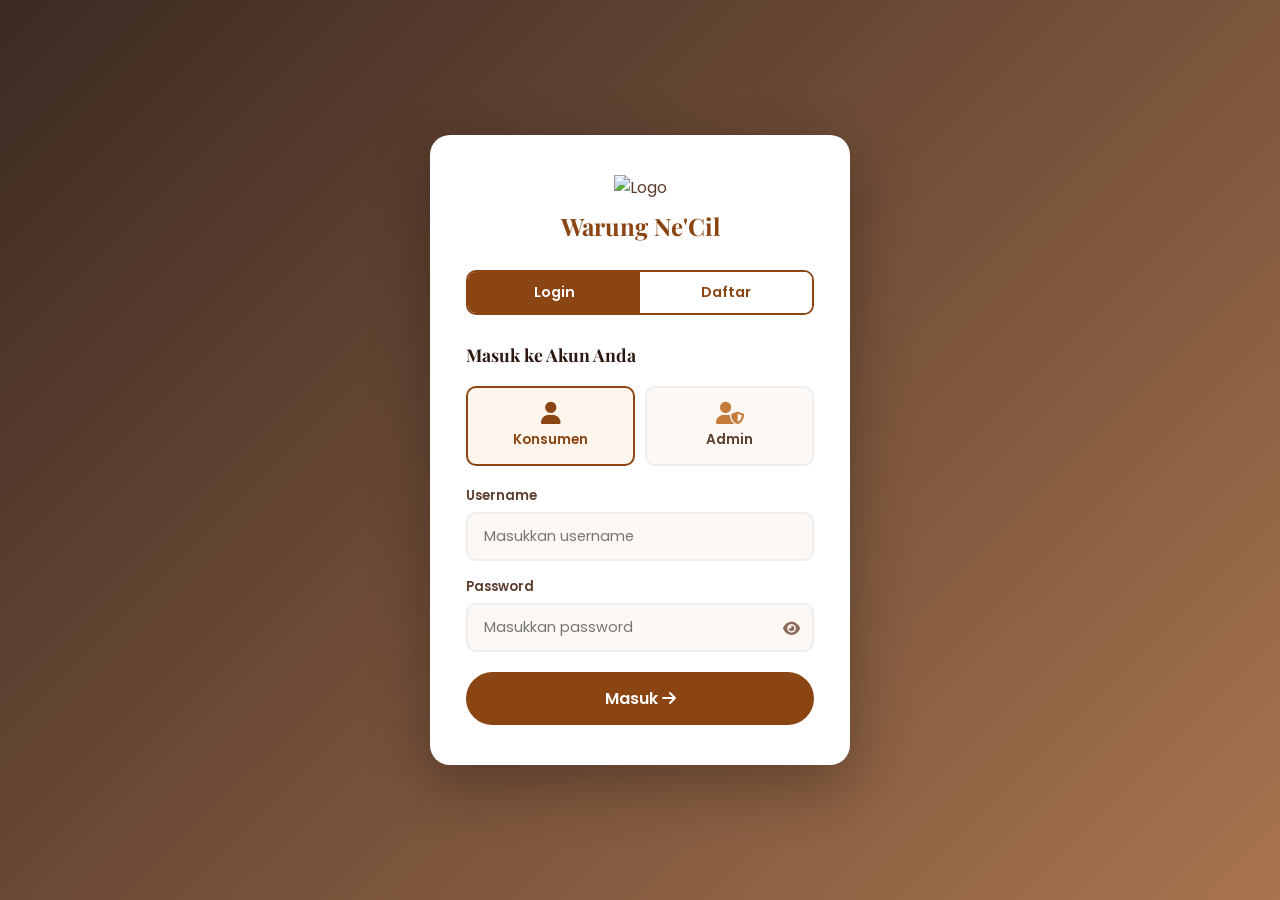
==== CoffeeShop/admin.html @ 1e9f97e2 "Add files via upload" ====
<!DOCTYPE html>
<html lang="id">
<head>
  <meta charset="UTF-8" />
  <meta name="viewport" content="width=device-width, initial-scale=1.0" />
  <title>Admin Panel – Warung Ne'Cil</title>
  <link rel="stylesheet" href="assets/css/style.css" />
  <link href="https://fonts.googleapis.com/css2?family=Playfair+Display:wght@600;700&family=Poppins:wght@300;400;500;600&display=swap" rel="stylesheet" />
  <link rel="stylesheet" href="https://cdnjs.cloudflare.com/ajax/libs/font-awesome/6.5.0/css/all.min.css" />
  <style>
    body { background: var(--bg); min-height: 100vh; }

    /* TOPBAR */
    .admin-topbar {
      background: var(--primary); color: white;
      padding: 14px 32px; display: flex; align-items: center; justify-content: space-between;
      position: sticky; top: 0; z-index: 100; box-shadow: 0 2px 12px rgba(0,0,0,0.15);
    }
    .admin-topbar-brand { display: flex; align-items: center; gap: 12px; }
    .admin-topbar-brand img { height: 40px; }
    .admin-topbar-brand span { font-family: 'Playfair Display', serif; font-size: 1.2rem; }
    .admin-topbar-right { display: flex; align-items: center; gap: 16px; }
    .admin-user-info { display: flex; align-items: center; gap: 8px; font-size: 0.9rem; opacity: 0.9; }
    .topbar-logout {
      background: rgba(255,255,255,0.2); border: none; color: white;
      padding: 8px 16px; border-radius: 50px; cursor: pointer;
      font-family: 'Poppins', sans-serif; font-size: 0.85rem; font-weight: 600;
      display: flex; align-items: center; gap: 6px; transition: var(--transition);
    }
    .topbar-logout:hover { background: rgba(255,255,255,0.35); }

    /* LAYOUT */
    .admin-layout { display: grid; grid-template-columns: 260px 1fr; min-height: calc(100vh - 68px); }

    /* SIDEBAR */
    .admin-sidebar {
      background: var(--dark); color: white; padding: 24px 0;
      position: sticky; top: 68px; height: calc(100vh - 68px); overflow-y: auto;
    }
    .sidebar-section { padding: 0 16px; margin-bottom: 8px; }
    .sidebar-label { font-size: 0.7rem; letter-spacing: 2px; text-transform: uppercase; color: rgba(255,255,255,0.4); padding: 8px 12px 4px; }
    .sidebar-item {
      display: flex; align-items: center; gap: 12px;
      padding: 12px 16px; border-radius: var(--radius-sm); cursor: pointer;
      font-size: 0.9rem; color: rgba(255,255,255,0.75); transition: var(--transition);
      border: none; background: none; width: 100%; text-align: left; font-family: 'Poppins', sans-serif;
    }
    .sidebar-item:hover { background: rgba(255,255,255,0.08); color: white; }
    .sidebar-item.active { background: var(--primary); color: white; }
    .sidebar-item i { width: 18px; text-align: center; }

    /* MAIN CONTENT */
    .admin-main { padding: 32px; overflow-y: auto; }

    /* STATS CARDS */
    .stats-grid { display: grid; grid-template-columns: repeat(4, 1fr); gap: 20px; margin-bottom: 32px; }
    .stat-card {
      background: white; border-radius: var(--radius); padding: 24px;
      box-shadow: var(--shadow); display: flex; align-items: center; gap: 16px;
    }
    .stat-icon {
      width: 52px; height: 52px; border-radius: var(--radius-sm);
      display: flex; align-items: center; justify-content: center; font-size: 1.4rem;
    }
    .stat-icon.brown { background: #fff5ec; color: var(--primary); }
    .stat-icon.green { background: #e8f5e9; color: #2e7d32; }
    .stat-icon.blue { background: #e3f2fd; color: #1565c0; }
    .stat-icon.orange { background: #fff3e0; color: #e65100; }
    .stat-info span { font-size: 0.8rem; color: var(--text-light); display: block; margin-bottom: 4px; }
    .stat-info strong { font-size: 1.6rem; font-family: 'Playfair Display', serif; color: var(--dark); }

    /* PANEL SECTIONS */
    .panel-section { display: none; }
    .panel-section.active { display: block; }

    /* CARD */
    .content-card {
      background: white; border-radius: var(--radius); box-shadow: var(--shadow); overflow: hidden;
    }
    .content-card-header {
      padding: 20px 24px; border-bottom: 1px solid #eee;
      display: flex; align-items: center; justify-content: space-between;
    }
    .content-card-header h3 { font-size: 1.1rem; color: var(--dark); display: flex; align-items: center; gap: 10px; }
    .content-card-body { padding: 24px; }

    /* FORM GRID */
    .form-grid { display: grid; grid-template-columns: 1fr 1fr; gap: 16px; }
    .form-grid .full { grid-column: 1 / -1; }
    .field { margin-bottom: 0; }
    .field label { display: block; font-size: 0.82rem; font-weight: 600; color: var(--text); margin-bottom: 6px; }
    .field input, .field select, .field textarea {
      width: 100%; padding: 11px 14px; border: 2px solid #eee; border-radius: var(--radius-sm);
      font-family: 'Poppins', sans-serif; font-size: 0.9rem; color: var(--dark);
      background: var(--bg); transition: var(--transition);
    }
    .field input:focus, .field select:focus, .field textarea:focus { outline: none; border-color: var(--primary); background: white; }
    .form-actions { display: flex; gap: 10px; margin-top: 20px; }

    /* MENU TABLE */
    .menu-toolbar {
      padding: 16px 24px; border-bottom: 1px solid #eee;
      display: flex; align-items: center; gap: 12px; flex-wrap: wrap;
    }
    .menu-cat-tabs { display: flex; gap: 8px; }
    .cat-tab {
      padding: 8px 18px; border-radius: 50px; border: 2px solid #eee;
      background: transparent; cursor: pointer; font-size: 0.85rem; font-weight: 600;
      font-family: 'Poppins', sans-serif; color: var(--text-light); transition: var(--transition);
    }
    .cat-tab.active, .cat-tab:hover { background: var(--primary); border-color: var(--primary); color: white; }
    .search-input-wrap { position: relative; flex: 1; min-width: 200px; }
    .search-input-wrap i { position: absolute; left: 12px; top: 50%; transform: translateY(-50%); color: var(--text-light); }
    .search-input-wrap input {
      width: 100%; padding: 10px 14px 10px 36px; border: 2px solid #eee; border-radius: var(--radius-sm);
      font-family: 'Poppins', sans-serif; font-size: 0.88rem; background: var(--bg);
    }
    .search-input-wrap input:focus { outline: none; border-color: var(--primary); background: white; }
    .filter-select {
      padding: 10px 14px; border: 2px solid #eee; border-radius: var(--radius-sm);
      font-family: 'Poppins', sans-serif; font-size: 0.88rem; background: var(--bg); cursor: pointer;
    }
    .filter-select:focus { outline: none; border-color: var(--primary); }

    .menu-table { width: 100%; border-collapse: collapse; }
    .menu-table th {
      text-align: left; padding: 12px 16px; font-size: 0.78rem; font-weight: 600;
      letter-spacing: 1px; text-transform: uppercase; color: var(--text-light);
      background: var(--bg); border-bottom: 2px solid #eee;
    }
    .menu-table td { padding: 14px 16px; border-bottom: 1px solid #f5f5f5; vertical-align: middle; }
    .menu-table tr:last-child td { border-bottom: none; }
    .menu-table tr:hover td { background: #fafafa; }
    .table-img { width: 48px; height: 48px; border-radius: 8px; object-fit: cover; }
    .table-name { font-weight: 600; font-size: 0.9rem; color: var(--dark); }
    .table-desc { font-size: 0.78rem; color: var(--text-light); margin-top: 2px; max-width: 220px; white-space: nowrap; overflow: hidden; text-overflow: ellipsis; }
    .cat-badge {
      display: inline-flex; align-items: center; gap: 4px;
      padding: 4px 10px; border-radius: 20px; font-size: 0.75rem; font-weight: 600;
    }
    .cat-badge.minuman { background: #e3f2fd; color: #1565c0; }
    .cat-badge.makanan { background: #fff3e0; color: #e65100; }
    .price-text { font-weight: 700; color: var(--primary); font-size: 0.9rem; }
    .badge-pill {
      display: inline-block; padding: 3px 8px; border-radius: 20px;
      font-size: 0.7rem; font-weight: 600; background: var(--primary); color: white;
    }
    .action-btns { display: flex; gap: 6px; }
    .btn-edit, .btn-delete {
      width: 32px; height: 32px; border-radius: 6px; border: none; cursor: pointer;
      display: flex; align-items: center; justify-content: center; font-size: 0.85rem;
      transition: var(--transition);
    }
    .btn-edit { background: #e3f2fd; color: #1565c0; }
    .btn-edit:hover { background: #1565c0; color: white; }
    .btn-delete { background: #fdecea; color: #c62828; }
    .btn-delete:hover { background: #c62828; color: white; }

    /* ADD BUTTON */
    .btn-add {
      display: inline-flex; align-items: center; gap: 8px;
      padding: 10px 20px; background: var(--primary); color: white;
      border: none; border-radius: var(--radius-sm); cursor: pointer;
      font-family: 'Poppins', sans-serif; font-size: 0.88rem; font-weight: 600;
      transition: var(--transition);
    }
    .btn-add:hover { background: var(--primary-dark); }

    /* MODAL FORM */
    .modal-overlay {
      position: fixed; inset: 0; background: rgba(0,0,0,0.5);
      z-index: 500; opacity: 0; pointer-events: none; transition: var(--transition);
    }
    .modal-overlay.active { opacity: 1; pointer-events: all; }
    .modal-box {
      position: fixed; top: 50%; left: 50%; transform: translate(-50%, -60%);
      width: 90%; max-width: 560px; background: white; border-radius: var(--radius);
      z-index: 501; opacity: 0; pointer-events: none;
      transition: var(--transition); box-shadow: 0 20px 60px rgba(0,0,0,0.25);
      max-height: 90vh; overflow-y: auto;
    }
    .modal-box.open { opacity: 1; pointer-events: all; transform: translate(-50%, -50%); }
    .modal-header {
      padding: 20px 24px; border-bottom: 1px solid #eee;
      display: flex; justify-content: space-between; align-items: center;
      position: sticky; top: 0; background: white; z-index: 1;
    }
    .modal-header h3 { font-size: 1.1rem; color: var(--dark); }
    .modal-close { background: none; border: none; font-size: 1.2rem; cursor: pointer; color: var(--text-light); transition: var(--transition); }
    .modal-close:hover { color: var(--primary); }
    .modal-body { padding: 24px; }

    /* USERS TABLE */
    .user-role-badge {
      display: inline-flex; align-items: center; gap: 4px;
      padding: 4px 10px; border-radius: 20px; font-size: 0.75rem; font-weight: 600;
    }
    .user-role-badge.admin { background: #fce4ec; color: #c62828; }
    .user-role-badge.konsumen { background: #e8f5e9; color: #2e7d32; }

    /* EMPTY STATE */
    .empty-state { text-align: center; padding: 60px 20px; color: var(--text-light); }
    .empty-state i { font-size: 3rem; opacity: 0.3; display: block; margin-bottom: 12px; }

    /* TOAST */
    .toast {
      position: fixed; bottom: 32px; left: 50%; transform: translateX(-50%) translateY(100px);
      background: var(--dark); color: white; padding: 14px 28px; border-radius: 50px;
      font-size: 0.9rem; z-index: 9999; transition: var(--transition); opacity: 0;
      display: flex; align-items: center; gap: 10px;
    }
    .toast.show { transform: translateX(-50%) translateY(0); opacity: 1; }

    /* CONFIRM DIALOG */
    .confirm-overlay {
      position: fixed; inset: 0; background: rgba(0,0,0,0.5);
      z-index: 600; opacity: 0; pointer-events: none; transition: var(--transition);
    }
    .confirm-overlay.active { opacity: 1; pointer-events: all; }
    .confirm-box {
      position: fixed; top: 50%; left: 50%; transform: translate(-50%, -60%);
      width: 90%; max-width: 360px; background: white; border-radius: var(--radius);
      z-index: 601; opacity: 0; pointer-events: none;
      transition: var(--transition); box-shadow: 0 20px 60px rgba(0,0,0,0.25);
      padding: 32px 28px; text-align: center;
    }
    .confirm-box.open { opacity: 1; pointer-events: all; transform: translate(-50%, -50%); }
    .confirm-box i { font-size: 2.5rem; color: #e53935; margin-bottom: 16px; display: block; }
    .confirm-box h4 { font-size: 1.1rem; color: var(--dark); margin-bottom: 8px; }
    .confirm-box p { font-size: 0.88rem; color: var(--text-light); margin-bottom: 24px; }
    .confirm-btns { display: flex; gap: 10px; justify-content: center; }
    .btn-cancel-confirm {
      padding: 10px 24px; border: 2px solid #eee; border-radius: 50px;
      background: none; cursor: pointer; font-family: 'Poppins', sans-serif; font-weight: 600;
      transition: var(--transition);
    }
    .btn-cancel-confirm:hover { border-color: #aaa; }
    .btn-confirm-delete {
      padding: 10px 24px; background: #e53935; color: white; border: none; border-radius: 50px;
      cursor: pointer; font-family: 'Poppins', sans-serif; font-weight: 600; transition: var(--transition);
    }
    .btn-confirm-delete:hover { background: #c62828; }

    @media (max-width: 900px) {
      .admin-layout { grid-template-columns: 1fr; }
      .admin-sidebar { position: static; height: auto; display: flex; flex-wrap: wrap; padding: 12px; gap: 4px; }
      .sidebar-label { display: none; }
      .stats-grid { grid-template-columns: 1fr 1fr; }
    }
    @media (max-width: 600px) {
      .stats-grid { grid-template-columns: 1fr; }
      .form-grid { grid-template-columns: 1fr; }
      .admin-main { padding: 16px; }
    }
  </style>
</head>
<body>

  <!-- TOPBAR -->
  <div class="admin-topbar">
    <div class="admin-topbar-brand">
      <img src="assets/img/Logo2.png" alt="Logo">
      <span>Admin Panel</span>
    </div>
    <div class="admin-topbar-right">
      <div style="position:relative" id="adminUserWrap">
        <div class="admin-user-info" onclick="toggleAdminDropdown()" id="adminUserInfo" style="cursor:pointer;padding:6px 12px;border-radius:50px;transition:var(--transition)">
          <i class="fas fa-user-shield"></i>
          <span id="adminUserName">Admin</span>
          <i class="fas fa-chevron-down" style="font-size:0.7rem;opacity:0.7;margin-left:4px"></i>
        </div>
        <div class="user-dropdown" id="adminDropdown">
          <div class="dropdown-info">
            <span>Login sebagai</span>
            <strong id="adminDropdownName"></strong>
          </div>
          <button class="dropdown-item" onclick="openAcctModal(); closeAdminDropdown()">
            <i class="fas fa-user-cog"></i> Pengaturan Akun
          </button>
          <div class="dropdown-divider"></div>
          <button class="dropdown-item danger" onclick="logout()">
            <i class="fas fa-sign-out-alt"></i> Logout
          </button>
        </div>
      </div>
    </div>
  </div>

  <div class="admin-layout">
    <!-- SIDEBAR -->
    <aside class="admin-sidebar">
      <div class="sidebar-section">
        <div class="sidebar-label">Menu</div>
        <button class="sidebar-item active" onclick="showSection('dashboard', this)">
          <i class="fas fa-chart-pie"></i> Dashboard
        </button>
        <button class="sidebar-item" onclick="showSection('menu', this)">
          <i class="fas fa-utensils"></i> Kelola Menu
        </button>
        <button class="sidebar-item" onclick="showSection('users', this)">
          <i class="fas fa-users"></i> Data Pengguna
        </button>
      </div>
    </aside>

    <!-- MAIN -->
    <main class="admin-main">

      <!-- DASHBOARD -->
      <div class="panel-section active" id="section-dashboard">
        <div class="stats-grid">
          <div class="stat-card">
            <div class="stat-icon brown"><i class="fas fa-utensils"></i></div>
            <div class="stat-info"><span>Total Menu</span><strong id="statTotal">0</strong></div>
          </div>
          <div class="stat-card">
            <div class="stat-icon blue"><i class="fas fa-mug-hot"></i></div>
            <div class="stat-info"><span>Minuman</span><strong id="statMinuman">0</strong></div>
          </div>
          <div class="stat-card">
            <div class="stat-icon orange"><i class="fas fa-cookie-bite"></i></div>
            <div class="stat-info"><span>Makanan</span><strong id="statMakanan">0</strong></div>
          </div>
          <div class="stat-card">
            <div class="stat-icon green"><i class="fas fa-users"></i></div>
            <div class="stat-info"><span>Pengguna</span><strong id="statUsers">0</strong></div>
          </div>
        </div>

        <div class="content-card">
          <div class="content-card-header">
            <h3><i class="fas fa-list"></i> Menu Terbaru</h3>
          </div>
          <div class="content-card-body" style="padding:0">
            <table class="menu-table" id="dashRecentTable"></table>
          </div>
        </div>
      </div>

      <!-- KELOLA MENU -->
      <div class="panel-section" id="section-menu">
        <div class="content-card">
          <div class="content-card-header">
            <h3><i class="fas fa-utensils"></i> Daftar Menu (<span id="menuCountBadge">0</span>)</h3>
            <button class="btn-add" onclick="openMenuModal()">
              <i class="fas fa-plus"></i> Tambah Menu
            </button>
          </div>
          <div class="menu-toolbar">
            <div class="menu-cat-tabs">
              <button class="cat-tab active" id="tabAll">Semua</button>
              <button class="cat-tab" id="tabMinuman">☕ Minuman</button>
              <button class="cat-tab" id="tabMakanan">🍟 Makanan</button>
            </div>
            <div class="search-input-wrap">
              <i class="fas fa-search"></i>
              <input type="text" id="menuSearch" placeholder="Cari nama menu..." oninput="renderMenuTable()" />
            </div>
          </div>
          <div style="overflow-x:auto">
            <table class="menu-table" id="menuTable">
              <thead>
                <tr>
                  <th>Gambar</th>
                  <th>Nama Menu</th>
                  <th>Kategori</th>
                  <th>Harga</th>
                  <th>Badge</th>
                  <th>Aksi</th>
                </tr>
              </thead>
              <tbody id="menuTableBody"></tbody>
            </table>
          </div>
        </div>
      </div>

      <!-- DATA PENGGUNA -->
      <div class="panel-section" id="section-users">
        <div class="content-card">
          <div class="content-card-header">
            <h3><i class="fas fa-users"></i> Data Pengguna (<span id="userCountBadge">0</span>)</h3>
          </div>
          <div style="overflow-x:auto">
            <table class="menu-table" id="usersTable">
              <thead>
                <tr>
                  <th>Nama</th>
                  <th>Username</th>
                  <th>Role</th>
                </tr>
              </thead>
              <tbody id="usersTableBody"></tbody>
            </table>
          </div>
        </div>
      </div>

    </main>
  </div>

  <!-- MODAL TAMBAH/EDIT MENU -->
  <div class="modal-overlay" id="menuModalOverlay" onclick="closeMenuModal()"></div>
  <div class="modal-box" id="menuModal">
    <div class="modal-header">
      <h3 id="menuModalTitle">Tambah Menu Baru</h3>
      <button class="modal-close" onclick="closeMenuModal()"><i class="fas fa-times"></i></button>
    </div>
    <div class="modal-body">
      <input type="hidden" id="editId" />
      <div class="form-grid">
        <div class="field">
          <label>Nama Menu</label>
          <input type="text" id="fName" placeholder="Nama makanan/minuman" />
        </div>
        <div class="field">
          <label>Kategori</label>
          <select id="fCat">
            <option value="minuman">☕ Minuman</option>
            <option value="makanan">🍟 Makanan Ringan</option>
          </select>
        </div>
        <div class="field">
          <label>Harga (Rp)</label>
          <input type="number" id="fPrice" placeholder="Contoh: 15000" min="0" />
        </div>
        <div class="field">
          <label>Badge (opsional)</label>
          <input type="text" id="fBadge" placeholder="Contoh: Baru, Terlaris" />
        </div>
        <div class="field full">
          <label>Deskripsi</label>
          <input type="text" id="fDesc" placeholder="Deskripsi singkat menu" />
        </div>
        <div class="field full">
          <label>URL Gambar (opsional)</label>
          <input type="text" id="fImg" placeholder="https://..." />
        </div>
      </div>
      <div class="form-actions">
        <button class="btn-add" onclick="saveMenu()"><i class="fas fa-save"></i> Simpan</button>
        <button class="btn-cancel-confirm" onclick="closeMenuModal()">Batal</button>
      </div>
    </div>
  </div>

  <!-- CONFIRM DELETE -->
  <div class="confirm-overlay" id="confirmOverlay"></div>
  <div class="confirm-box" id="confirmBox">
    <i class="fas fa-trash-alt"></i>
    <h4>Hapus Menu?</h4>
    <p id="confirmMsg">Menu ini akan dihapus permanen.</p>
    <div class="confirm-btns">
      <button class="btn-cancel-confirm" onclick="closeConfirm()">Batal</button>
      <button class="btn-confirm-delete" onclick="doDelete()">Hapus</button>
    </div>
  </div>

  <!-- ACCOUNT MODAL -->
  <div class="acct-overlay" id="acctOverlay" onclick="closeAcctModal()"></div>
  <div class="acct-modal" id="acctModal">
    <div class="acct-header">
      <h3><i class="fas fa-user-cog"></i> Pengaturan Akun</h3>
      <button class="acct-close" onclick="closeAcctModal()"><i class="fas fa-times"></i></button>
    </div>
    <div class="acct-body">
      <div class="acct-avatar"><i class="fas fa-user-shield"></i></div>
      <div class="acct-name" id="acctName"></div>
      <div class="acct-role" id="acctRole"></div>
      <div class="acct-info-row"><i class="fas fa-user"></i> <span id="acctUsername"></span></div>
      <div class="acct-info-row"><i class="fas fa-shield-alt"></i> <span id="acctRoleInfo"></span></div>
    </div>
    <div class="acct-footer">
      <button class="btn-delete-acct" onclick="deleteAccount()">
        <i class="fas fa-trash-alt"></i> Hapus Akun Saya
      </button>
    </div>
  </div>

  <div class="toast" id="toast"></div>

  <script src="assets/js/admin.js"></script>
  <script>
    document.getElementById('adminDropdownName').textContent = JSON.parse(localStorage.getItem('wn_session')||'{}').name || '';
    function toggleAdminDropdown() {
      document.getElementById('adminDropdown').classList.toggle('open');
    }
    function closeAdminDropdown() {
      document.getElementById('adminDropdown').classList.remove('open');
    }
    document.addEventListener('click', e => {
      const wrap = document.getElementById('adminUserWrap');
      if (wrap && !wrap.contains(e.target)) closeAdminDropdown();
    });
  </script>
</body>
</html>
---- CoffeeShop/assets/css/style.css ----
/* ===== RESET & BASE ===== */
*, *::before, *::after { margin: 0; padding: 0; box-sizing: border-box; }

:root {
  --primary: #8B4513;
  --primary-dark: #6B3410;
  --primary-light: #C47A3A;
  --accent: #D4A853;
  --accent2: #E8C87A;
  --bg: #FDF8F3;
  --bg2: #F5EDE0;
  --dark: #2C1810;
  --dark2: #4A2C1A;
  --text: #5C3D2E;
  --text-light: #8B6B5A;
  --white: #FFFFFF;
  --shadow: 0 4px 20px rgba(139, 69, 19, 0.12);
  --shadow-hover: 0 8px 32px rgba(139, 69, 19, 0.22);
  --radius: 16px;
  --radius-sm: 8px;
  --transition: all 0.3s ease;
}

html { scroll-behavior: smooth; }
body { font-family: 'Poppins', sans-serif; background: var(--bg); color: var(--text); overflow-x: hidden; }

h1, h2, h3 { font-family: 'Playfair Display', serif; }
a { text-decoration: none; color: inherit; }

.container { max-width: 1200px; margin: 0 auto; padding: 0 24px; }

/* ===== NAVBAR ===== */
.navbar {
  position: fixed; top: 0; left: 0; right: 0; z-index: 1000;
  display: flex; align-items: center; justify-content: space-between;
  padding: 18px 48px;
  background: transparent;
  transition: var(--transition);
}
.navbar.scrolled {
  background: rgba(255, 248, 235, 0.97);
  backdrop-filter: blur(12px);
  padding: 12px 48px;
  box-shadow: var(--shadow);
}
.nav-brand {
  display: flex; align-items: center; gap: 10px;
  font-family: 'Playfair Display', serif;
  font-size: 1.5rem; font-weight: 700;
  color: var(--white);
  transition: var(--transition);
}
.navbar.scrolled .nav-brand { color: var(--primary); }
.nav-brand i { font-size: 1.6rem; color: var(--accent); }

.nav-links { display: flex; gap: 36px; list-style: none; }
.nav-links a {
  color: rgba(255,255,255,0.9); font-size: 0.9rem; font-weight: 500;
  transition: var(--transition); position: relative; padding-bottom: 4px;
}
.nav-links a::after {
  content: ''; position: absolute; bottom: 0; left: 0;
  width: 0; height: 2px; background: var(--accent);
  transition: var(--transition);
}
.nav-links a:hover::after { width: 100%; }
.nav-links a:hover { color: var(--accent); }
.navbar.scrolled .nav-links a { color: var(--text); }
.navbar.scrolled .nav-links a:hover { color: var(--primary); }

.nav-right { display: flex; align-items: center; gap: 16px; }
.cart-btn {
  position: relative; background: var(--accent); border: none;
  width: 42px; height: 42px; border-radius: 50%; cursor: pointer;
  display: flex; align-items: center; justify-content: center;
  color: var(--dark); font-size: 1rem; transition: var(--transition);
}
.cart-btn:hover { transform: scale(1.1); background: var(--primary-light); }
.cart-count {
  position: absolute; top: -4px; right: -4px;
  background: #e74c3c; color: white;
  width: 18px; height: 18px; border-radius: 50%;
  font-size: 0.65rem; font-weight: 700;
  display: flex; align-items: center; justify-content: center;
}
.hamburger { display: none; flex-direction: column; gap: 5px; cursor: pointer; }
.hamburger span { display: block; width: 26px; height: 2px; background: var(--white); border-radius: 2px; transition: var(--transition); }
.navbar.scrolled .hamburger span { background: var(--dark); }

/* ===== USER DROPDOWN ===== */
.nav-user { position: relative; }
.nav-user-info {
  display: flex; align-items: center; gap: 8px;
  cursor: pointer; padding: 6px 12px; border-radius: 50px;
  transition: var(--transition); user-select: none;
  font-size: 0.88rem; font-weight: 500;
  color: rgba(255,255,255,0.9);
}
.nav-user-info:hover { background: rgba(255,255,255,0.15); }
.navbar.scrolled .nav-user-info { color: var(--text); }
.navbar.scrolled .nav-user-info:hover { background: var(--bg2); }
.nav-user-info i { font-size: 0.9rem; }
.nav-user-info .chevron { font-size: 0.7rem; opacity: 0.7; transition: transform 0.2s; }
.nav-user-info.open .chevron { transform: rotate(180deg); }
.nav-logout-btn {
  background: none; border: none; cursor: pointer;
  color: inherit; font-size: 1rem; padding: 6px 8px;
  border-radius: 50%; transition: var(--transition); display: flex; align-items: center;
}
.nav-logout-btn:hover { background: rgba(255,255,255,0.15); color: var(--accent); }
.navbar.scrolled .nav-logout-btn:hover { background: var(--bg2); color: var(--primary); }

.user-dropdown {
  position: absolute; top: calc(100% + 8px); right: 0;
  background: white; border-radius: var(--radius-sm);
  box-shadow: 0 8px 32px rgba(0,0,0,0.15); min-width: 180px;
  overflow: hidden; opacity: 0; pointer-events: none;
  transform: translateY(-8px); transition: var(--transition); z-index: 999;
}
.user-dropdown.open { opacity: 1; pointer-events: all; transform: translateY(0); }
.dropdown-info {
  padding: 14px 16px; border-bottom: 1px solid #eee;
  background: var(--bg);
}
.dropdown-info span { display: block; font-size: 0.75rem; color: var(--text-light); }
.dropdown-info strong { font-size: 0.9rem; color: var(--dark); }
.dropdown-item {
  display: flex; align-items: center; gap: 10px;
  padding: 12px 16px; font-size: 0.88rem; color: var(--text);
  cursor: pointer; transition: var(--transition); border: none;
  background: none; width: 100%; text-align: left; font-family: 'Poppins', sans-serif;
}
.dropdown-item:hover { background: var(--bg); color: var(--primary); }
.dropdown-item.danger { color: #c62828; }
.dropdown-item.danger:hover { background: #fdecea; }
.dropdown-item i { width: 16px; text-align: center; font-size: 0.85rem; }
.dropdown-divider { height: 1px; background: #eee; }

/* ===== ACCOUNT MODAL ===== */
.acct-overlay {
  position: fixed; inset: 0; background: rgba(0,0,0,0.5);
  z-index: 4000; opacity: 0; pointer-events: none; transition: var(--transition);
}
.acct-overlay.active { opacity: 1; pointer-events: all; }
.acct-modal {
  position: fixed; top: 50%; left: 50%; transform: translate(-50%, -60%);
  width: 90%; max-width: 380px; background: white; border-radius: var(--radius);
  z-index: 4001; opacity: 0; pointer-events: none;
  transition: var(--transition); box-shadow: 0 20px 60px rgba(0,0,0,0.25);
}
.acct-modal.open { opacity: 1; pointer-events: all; transform: translate(-50%, -50%); }
.acct-header {
  padding: 18px 20px; border-bottom: 1px solid #eee;
  display: flex; justify-content: space-between; align-items: center;
}
.acct-header h3 { font-size: 1rem; color: var(--dark); display: flex; align-items: center; gap: 8px; }
.acct-close { background: none; border: none; font-size: 1.1rem; cursor: pointer; color: var(--text-light); transition: var(--transition); }
.acct-close:hover { color: var(--primary); }
.acct-body { padding: 20px; }
.acct-avatar {
  width: 60px; height: 60px; border-radius: 50%;
  background: var(--primary); color: white;
  display: flex; align-items: center; justify-content: center;
  font-size: 1.6rem; margin: 0 auto 16px;
}
.acct-name { text-align: center; font-size: 1.1rem; font-weight: 700; color: var(--dark); margin-bottom: 4px; }
.acct-role { text-align: center; font-size: 0.8rem; color: var(--text-light); margin-bottom: 20px; }
.acct-info-row {
  display: flex; align-items: center; gap: 10px;
  padding: 10px 14px; background: var(--bg); border-radius: var(--radius-sm);
  margin-bottom: 8px; font-size: 0.88rem; color: var(--text);
}
.acct-info-row i { color: var(--primary); width: 16px; text-align: center; }
.acct-footer { padding: 16px 20px; border-top: 1px solid #eee; }
.btn-delete-acct {
  width: 100%; padding: 12px; background: #fdecea; color: #c62828;
  border: 2px solid #f5c6cb; border-radius: var(--radius-sm);
  font-family: 'Poppins', sans-serif; font-size: 0.88rem; font-weight: 600;
  cursor: pointer; transition: var(--transition);
  display: flex; align-items: center; justify-content: center; gap: 8px;
}
.btn-delete-acct:hover { background: #c62828; color: white; border-color: #c62828; }

/* ===== HERO ===== */
.hero {
  min-height: 100vh; position: relative;
  display: flex; align-items: center; justify-content: center;
  background: url('https://images.unsplash.com/photo-1442512595331-e89e73853f31?w=1600') center/cover no-repeat;
  text-align: center; overflow: hidden;
}
.hero-overlay {
  position: absolute; inset: 0;
  background: linear-gradient(135deg, rgba(44,24,16,0.85) 0%, rgba(139,69,19,0.6) 100%);
}
.hero-content { position: relative; z-index: 2; max-width: 700px; padding: 0 24px; }
.hero-sub { font-size: 1rem; color: var(--accent2); font-weight: 500; letter-spacing: 3px; text-transform: uppercase; margin-bottom: 12px; }
.hero-title {
  font-size: clamp(3rem, 8vw, 6rem); color: var(--white);
  line-height: 1.1; margin-bottom: 20px;
  text-shadow: 0 4px 20px rgba(0,0,0,0.3);
}
.hero-title span { color: var(--accent); }
.hero-desc { font-size: 1.1rem; color: rgba(255,255,255,0.85); line-height: 1.7; margin-bottom: 40px; }
.hero-btns { display: flex; gap: 16px; justify-content: center; flex-wrap: wrap; }

.btn {
  display: inline-flex; align-items: center; gap: 8px;
  padding: 14px 32px; border-radius: 50px; font-size: 0.95rem;
  font-weight: 600; font-family: 'Poppins', sans-serif;
  cursor: pointer; border: none; transition: var(--transition);
}
.btn-primary { background: var(--primary); color: var(--white); }
.btn-primary:hover { background: var(--primary-dark); transform: translateY(-2px); box-shadow: 0 8px 24px rgba(139,69,19,0.4); }
.btn-outline { background: transparent; color: var(--white); border: 2px solid var(--accent); }
.btn-outline:hover { background: var(--accent); color: var(--dark); transform: translateY(-2px); }

.hero-scroll {
  position: absolute; bottom: 32px; left: 50%; transform: translateX(-50%);
  color: rgba(255,255,255,0.7); text-align: center; font-size: 0.75rem;
  letter-spacing: 2px; animation: bounce 2s infinite; z-index: 2;
}
.hero-scroll i { display: block; margin-top: 4px; }
@keyframes bounce { 0%,100%{transform:translateX(-50%) translateY(0)} 50%{transform:translateX(-50%) translateY(8px)} }

/* ===== SECTION COMMON ===== */
.section-header { text-align: center; margin-bottom: 56px; }
.section-label {
  display: inline-block; font-size: 0.8rem; font-weight: 600; letter-spacing: 3px;
  text-transform: uppercase; color: var(--primary); background: var(--bg2);
  padding: 6px 18px; border-radius: 20px; margin-bottom: 14px;
}
.section-header h2 { font-size: clamp(1.8rem, 4vw, 2.8rem); color: var(--dark); margin-bottom: 14px; }
.section-desc { color: var(--text-light); font-size: 1rem; max-width: 500px; margin: 0 auto; line-height: 1.7; }

/* ===== ABOUT ===== */
.about { padding: 100px 0; background: var(--white); }
.about-grid { display: grid; grid-template-columns: 1fr 1fr; gap: 80px; align-items: center; }
.about-img-wrap { position: relative; }
.about-img-box { position: relative; }
.about-img-main {
  width: 100%; height: 480px; border-radius: 24px;
  box-shadow: var(--shadow-hover);
}
.about-badge {
  position: absolute; bottom: -20px; right: -20px;
  background: var(--primary); color: white;
  padding: 20px 28px; border-radius: var(--radius); text-align: center;
  box-shadow: var(--shadow);
}
.badge-num { display: block; font-size: 2rem; font-weight: 700; font-family: 'Playfair Display', serif; }
.badge-txt { font-size: 0.8rem; opacity: 0.85; }

.about-text .section-label { margin-bottom: 12px; }
.about-text h2 { font-size: 2.4rem; color: var(--dark); margin-bottom: 20px; line-height: 1.2; }
.about-text p { color: var(--text-light); line-height: 1.8; margin-bottom: 36px; }
.about-stats { display: flex; gap: 36px; }
.stat span { font-family: 'Playfair Display', serif; font-size: 2rem; font-weight: 700; color: var(--primary); display: block; }
.stat p { font-size: 0.85rem; color: var(--text-light); }

/* ===== MENU ===== */
.menu-section { padding: 100px 0; background: var(--bg); }
.menu-tabs { display: flex; gap: 12px; justify-content: center; margin-bottom: 48px; flex-wrap: wrap; }
.tab-btn {
  padding: 10px 28px; border-radius: 50px; border: 2px solid #ddd;
  background: transparent; cursor: pointer; font-size: 0.9rem; font-weight: 500;
  font-family: 'Poppins', sans-serif; color: var(--text-light);
  transition: var(--transition);
}
.tab-btn.active, .tab-btn:hover { background: var(--primary); border-color: var(--primary); color: white; }

.menu-grid {
  display: grid; grid-template-columns: repeat(auto-fill, minmax(260px, 1fr));
  gap: 28px;
}
.menu-card {
  background: var(--white); border-radius: var(--radius);
  overflow: hidden; box-shadow: var(--shadow);
  transition: var(--transition); cursor: pointer;
}
.menu-card:hover { transform: translateY(-8px); box-shadow: var(--shadow-hover); }
.card-img {
  width: 100%; height: 200px; object-fit: cover;
  display: block; transition: var(--transition);
}
.menu-card:hover .card-img { transform: scale(1.05); }
.card-img-wrap { overflow: hidden; position: relative; }
.card-badge {
  position: absolute; top: 12px; left: 12px;
  background: var(--primary); color: white;
  font-size: 0.7rem; font-weight: 600; padding: 4px 10px; border-radius: 20px;
}
.card-body { padding: 20px; }
.card-cat { font-size: 0.75rem; color: var(--primary); font-weight: 600; letter-spacing: 1px; text-transform: uppercase; margin-bottom: 6px; }
.card-name { font-family: 'Playfair Display', serif; font-size: 1.1rem; color: var(--dark); margin-bottom: 8px; }
.card-desc { font-size: 0.82rem; color: var(--text-light); line-height: 1.6; margin-bottom: 16px; }
.card-footer { display: flex; align-items: center; justify-content: space-between; }
.card-price { font-size: 1.1rem; font-weight: 700; color: var(--primary); }
.add-btn {
  width: 36px; height: 36px; border-radius: 50%;
  background: var(--primary); color: white; border: none;
  font-size: 1.2rem; cursor: pointer; display: flex; align-items: center; justify-content: center;
  transition: var(--transition);
}
.add-btn:hover { background: var(--primary-dark); transform: rotate(90deg) scale(1.1); }

/* ===== GALLERY ===== */
.gallery { padding: 100px 0; background: var(--white); }
.gallery-grid {
  display: grid;
  grid-template-columns: repeat(3, 1fr);
  grid-template-rows: repeat(2, 220px);
  gap: 16px;
}
.gallery-item { border-radius: var(--radius); overflow: hidden; transition: var(--transition); cursor: pointer; }
.gallery-item:hover { transform: scale(1.02); box-shadow: var(--shadow-hover); }
.gallery-item.large { grid-column: 1 / 2; grid-row: 1 / 3; }

/* ===== TESTIMONIAL ===== */
.testimonial { padding: 100px 0; background: linear-gradient(135deg, var(--primary) 0%, var(--primary-dark) 100%); }
.testimonial .section-label { background: rgba(255,255,255,0.15); color: var(--accent2); }
.testimonial h2 { color: var(--white); }
.testi-grid { display: grid; grid-template-columns: repeat(3, 1fr); gap: 28px; }
.testi-card {
  background: rgba(255,255,255,0.1); backdrop-filter: blur(10px);
  border: 1px solid rgba(255,255,255,0.15);
  padding: 32px; border-radius: var(--radius); color: white;
  transition: var(--transition);
}
.testi-card:hover { background: rgba(255,255,255,0.18); transform: translateY(-4px); }
.stars { font-size: 1.2rem; color: var(--accent2); margin-bottom: 16px; }
.testi-card p { font-size: 0.92rem; line-height: 1.7; opacity: 0.9; margin-bottom: 20px; font-style: italic; }
.testi-author { font-size: 0.85rem; font-weight: 600; opacity: 0.8; }

/* ===== CONTACT ===== */
.contact { padding: 100px 0; background: var(--bg); }
.contact-grid { display: grid; grid-template-columns: 1fr 1.5fr; gap: 60px; align-items: start; }
.info-item { display: flex; gap: 16px; margin-bottom: 28px; align-items: flex-start; }
.info-item i {
  width: 44px; height: 44px; min-width: 44px;
  background: var(--primary); color: white;
  border-radius: var(--radius-sm); display: flex; align-items: center; justify-content: center;
  font-size: 1rem; margin-top: 4px;
}
.info-item h4 { font-size: 0.9rem; color: var(--dark); margin-bottom: 4px; }
.info-item p { font-size: 0.88rem; color: var(--text-light); line-height: 1.5; }
.social-links { display: flex; gap: 12px; margin-top: 8px; }
.social-links a {
  width: 42px; height: 42px; border-radius: 50%;
  background: var(--primary); color: white;
  display: flex; align-items: center; justify-content: center;
  font-size: 1rem; transition: var(--transition);
}
.social-links a:hover { background: var(--accent); color: var(--dark); transform: translateY(-3px); }

.contact-form { background: var(--white); padding: 40px; border-radius: var(--radius); box-shadow: var(--shadow); }
.contact-form h3 { font-size: 1.5rem; color: var(--dark); margin-bottom: 28px; }
.form-row { display: grid; grid-template-columns: 1fr 1fr; gap: 16px; margin-bottom: 16px; }
.contact-form input, .contact-form textarea {
  width: 100%; padding: 14px 18px; border: 2px solid #eee; border-radius: var(--radius-sm);
  font-family: 'Poppins', sans-serif; font-size: 0.9rem; color: var(--dark);
  background: var(--bg); transition: var(--transition); margin-bottom: 16px;
}
.contact-form input:focus, .contact-form textarea:focus { outline: none; border-color: var(--primary); background: white; }
.contact-form textarea { resize: vertical; }

/* ===== FOOTER ===== */
.footer { background: var(--dark); color: rgba(255,255,255,0.8); padding: 64px 0 0; }
.footer-grid { display: grid; grid-template-columns: 2fr 1fr 1fr 2fr; gap: 48px; padding-bottom: 48px; }
.brand-logo { font-family: 'Playfair Display', serif; font-size: 1.4rem; color: white; margin-bottom: 14px; }
.brand-logo i { color: var(--accent); }
.footer-brand p { font-size: 0.88rem; line-height: 1.7; opacity: 0.7; }
.footer-links h4 { color: white; margin-bottom: 18px; font-size: 1rem; }
.footer-links ul { list-style: none; }
.footer-links li { margin-bottom: 10px; }
.footer-links a { font-size: 0.88rem; opacity: 0.7; transition: var(--transition); }
.footer-links a:hover { opacity: 1; color: var(--accent); padding-left: 6px; }
.footer-newsletter h4 { color: white; margin-bottom: 14px; }
.footer-newsletter p { font-size: 0.85rem; opacity: 0.7; margin-bottom: 18px; line-height: 1.6; }
.newsletter-form { display: flex; gap: 8px; }
.newsletter-form input {
  flex: 1; padding: 12px 16px; border-radius: var(--radius-sm);
  border: 1px solid rgba(255,255,255,0.15);
  background: rgba(255,255,255,0.08); color: white; font-size: 0.85rem;
  font-family: 'Poppins', sans-serif;
}
.newsletter-form input::placeholder { color: rgba(255,255,255,0.4); }
.newsletter-form input:focus { outline: none; border-color: var(--accent); }
.newsletter-form button {
  padding: 12px 18px; background: var(--primary); border: none; border-radius: var(--radius-sm);
  color: white; cursor: pointer; transition: var(--transition); font-size: 1rem;
}
.newsletter-form button:hover { background: var(--primary-light); }
.footer-bottom {
  border-top: 1px solid rgba(255,255,255,0.1);
  padding: 24px 0; text-align: center; font-size: 0.85rem; opacity: 0.6;
}

/* ===== CART SIDEBAR ===== */
.cart-overlay {
  position: fixed; inset: 0; background: rgba(0,0,0,0.5);
  z-index: 2000; opacity: 0; pointer-events: none; transition: var(--transition);
}
.cart-overlay.active { opacity: 1; pointer-events: all; }
.cart-sidebar {
  position: fixed; top: 0; right: -420px; width: 380px; height: 100vh;
  background: white; z-index: 2001; transition: var(--transition);
  display: flex; flex-direction: column; box-shadow: -8px 0 32px rgba(0,0,0,0.15);
}
.cart-sidebar.open { right: 0; }
.cart-header {
  padding: 20px 24px; border-bottom: 1px solid #eee;
  display: flex; justify-content: space-between; align-items: center;
}
.cart-header h3 { font-size: 1.2rem; color: var(--dark); display: flex; align-items: center; gap: 10px; }
.cart-header button { background: none; border: none; font-size: 1.2rem; cursor: pointer; color: var(--text-light); transition: var(--transition); }
.cart-header button:hover { color: var(--primary); }
.cart-items { flex: 1; overflow-y: auto; padding: 16px; }
.cart-empty { text-align: center; padding: 60px 20px; color: var(--text-light); }
.cart-empty i { font-size: 3rem; margin-bottom: 12px; opacity: 0.4; display: block; }
.cart-item {
  display: flex; gap: 14px; align-items: center;
  padding: 14px; background: var(--bg); border-radius: var(--radius-sm);
  margin-bottom: 12px;
}
.cart-item-info { flex: 1; }
.cart-item-name { font-weight: 600; font-size: 0.9rem; color: var(--dark); }
.cart-item-price { font-size: 0.85rem; color: var(--primary); font-weight: 600; }
.cart-item-controls { display: flex; align-items: center; gap: 8px; }
.qty-btn {
  width: 28px; height: 28px; border-radius: 50%; border: none;
  background: var(--primary); color: white; cursor: pointer; font-size: 1rem;
  display: flex; align-items: center; justify-content: center; transition: var(--transition);
}
.qty-btn:hover { background: var(--primary-dark); }
.qty-num { font-weight: 700; font-size: 0.95rem; min-width: 20px; text-align: center; }
.cart-footer { padding: 20px 24px; border-top: 1px solid #eee; }
.cart-total { display: flex; justify-content: space-between; align-items: center; margin-bottom: 16px; font-size: 1rem; }
.cart-total strong { font-size: 1.3rem; color: var(--primary); }

/* ===== SERVICE MODAL ===== */
.service-overlay {
  position: fixed; inset: 0; background: rgba(0,0,0,0.5);
  z-index: 3000; opacity: 0; pointer-events: none; transition: var(--transition);
}
.service-overlay.active { opacity: 1; pointer-events: all; }
.service-modal {
  position: fixed; top: 50%; left: 50%; transform: translate(-50%, -60%);
  width: 90%; max-width: 420px; background: white; border-radius: var(--radius);
  z-index: 3001; opacity: 0; pointer-events: none;
  transition: var(--transition); box-shadow: 0 20px 60px rgba(0,0,0,0.25);
}
.service-modal.open { opacity: 1; pointer-events: all; transform: translate(-50%, -50%); }
.service-header {
  padding: 20px 24px; border-bottom: 1px solid #eee;
  display: flex; justify-content: space-between; align-items: center;
}
.service-header h3 { font-size: 1.1rem; color: var(--dark); display: flex; align-items: center; gap: 10px; }
.service-header button { background: none; border: none; font-size: 1.1rem; cursor: pointer; color: var(--text-light); transition: var(--transition); }
.service-header button:hover { color: var(--primary); }
.service-body { padding: 20px 24px; }
.service-subtitle { text-align: center; color: var(--text-light); margin-bottom: 24px; font-size: 0.9rem; }
.service-options { display: flex; flex-direction: column; gap: 12px; }
.service-opt {
  display: flex; align-items: center; gap: 16px;
  padding: 18px; border: 2px solid #eee; border-radius: var(--radius-sm);
  background: var(--bg); cursor: pointer; transition: var(--transition);
}
.service-opt:hover { border-color: var(--primary); background: #fff5ec; }
.service-opt-icon {
  width: 48px; height: 48px; background: var(--primary); color: white;
  border-radius: 50%; display: flex; align-items: center; justify-content: center;
  font-size: 1.2rem;
}
.service-opt-icon.delivery { background: #e74c3c; }
.service-opt-info { flex: 1; }
.service-opt-info strong { display: block; font-size: 1rem; color: var(--dark); margin-bottom: 4px; }
.service-opt-info span { font-size: 0.85rem; color: var(--text-light); }
.service-arrow { color: var(--text-light); font-size: 1rem; }

/* ===== DELIVERY MODAL ===== */
.delivery-overlay {
  position: fixed; inset: 0; background: rgba(0,0,0,0.5);
  z-index: 3000; opacity: 0; pointer-events: none; transition: var(--transition);
}
.delivery-overlay.active { opacity: 1; pointer-events: all; }
.delivery-modal {
  position: fixed; top: 50%; left: 50%; transform: translate(-50%, -60%);
  width: 90%; max-width: 500px; max-height: 90vh; overflow-y: auto;
  background: white; border-radius: var(--radius);
  z-index: 3001; opacity: 0; pointer-events: none;
  transition: var(--transition); box-shadow: 0 20px 60px rgba(0,0,0,0.25);
}
.delivery-modal.open { opacity: 1; pointer-events: all; transform: translate(-50%, -50%); }
.delivery-header {
  padding: 16px 20px; border-bottom: 1px solid #eee;
  display: flex; align-items: center; gap: 12px;
}
.back-btn {
  width: 36px; height: 36px; background: var(--bg2); border: none;
  border-radius: 50%; cursor: pointer; display: flex; align-items: center; justify-content: center;
  color: var(--text); transition: var(--transition);
}
.back-btn:hover { background: var(--primary); color: white; }
.delivery-header h3 { font-size: 1rem; color: var(--dark); display: flex; align-items: center; gap: 8px; flex: 1; }
.delivery-header > button { background: none; border: none; font-size: 1.1rem; cursor: pointer; color: var(--text-light); transition: var(--transition); }
.delivery-header > button:hover { color: var(--primary); }
.delivery-body { padding: 20px; }

.map-wrap {
  position: relative; border-radius: var(--radius-sm); overflow: hidden;
  margin-bottom: 20px; height: 240px;
}
#deliveryMap { width: 100%; height: 100%; }
.map-pin-center {
  position: absolute; top: 50%; left: 50%; transform: translate(-50%, -50%);
  color: var(--primary); font-size: 1.8rem; z-index: 1000;
  pointer-events: none; text-shadow: 0 2px 8px rgba(0,0,0,0.3);
}

.delivery-info-form { }
.distance-box {
  display: flex; gap: 16px; margin-bottom: 20px;
  padding: 16px; background: var(--bg2); border-radius: var(--radius-sm);
}
.dist-item { display: flex; align-items: center; gap: 10px; flex: 1; }
.dist-item i { font-size: 1.1rem; color: var(--primary); }
.dist-item span { font-size: 0.75rem; color: var(--text-light); display: block; }
.dist-item strong { font-size: 0.9rem; color: var(--dark); }

.form-field { margin-bottom: 16px; }
.form-field label {
  display: block; font-size: 0.85rem; font-weight: 600; color: var(--text);
  margin-bottom: 6px; display: flex; align-items: center; gap: 8px;
}
.form-field label .required { color: var(--primary); font-size: 0.75rem; font-weight: 500; }
.form-field input {
  width: 100%; padding: 12px 16px; border: 2px solid #eee; border-radius: var(--radius-sm);
  font-family: 'Poppins', sans-serif; font-size: 0.9rem; color: var(--dark);
  background: var(--bg); transition: var(--transition);
}
.form-field input:focus { outline: none; border-color: var(--primary); background: white; }
.delivery-footer { padding: 20px; border-top: 1px solid #eee; }

/* ===== STATUS MODAL ===== */
.status-overlay {
  position: fixed; inset: 0; background: rgba(0,0,0,0.5);
  z-index: 3000; opacity: 0; pointer-events: none; transition: var(--transition);
}
.status-overlay.active { opacity: 1; pointer-events: all; }
.status-modal {
  position: fixed; top: 50%; left: 50%; transform: translate(-50%, -60%);
  width: 90%; max-width: 420px; background: white; border-radius: var(--radius);
  z-index: 3001; opacity: 0; pointer-events: none;
  transition: var(--transition); box-shadow: 0 20px 60px rgba(0,0,0,0.25);
}
.status-modal.open { opacity: 1; pointer-events: all; transform: translate(-50%, -50%); }
.status-header {
  padding: 20px 24px; border-bottom: 1px solid #eee;
  text-align: center;
}
.status-header h3 { font-size: 1.1rem; color: var(--dark); display: flex; align-items: center; gap: 10px; justify-content: center; }
.status-body { padding: 24px; text-align: center; }
.status-icon-wrap {
  width: 80px; height: 80px; margin: 0 auto 20px; border-radius: 50%;
  display: flex; align-items: center; justify-content: center;
  font-size: 2rem; transition: var(--transition);
}
.status-icon-wrap.processing { background: #fff3cd; color: #856404; }
.status-icon-wrap.ready { background: #d4edda; color: #155724; }
.status-icon-wrap.otw { background: #d1ecf1; color: #0c5460; }
.status-icon-wrap.arrived { background: #d4edda; color: #155724; }
.status-message { font-size: 1.1rem; color: var(--dark); margin-bottom: 20px; font-weight: 600; }
.status-items { text-align: left; }
.status-items h5 { font-size: 0.9rem; color: var(--text); margin-bottom: 12px; }
.status-item {
  display: flex; align-items: center; gap: 12px;
  padding: 10px; background: var(--bg); border-radius: var(--radius-sm);
  margin-bottom: 8px;
}
.status-item img { width: 40px; height: 40px; border-radius: 6px; object-fit: cover; }
.status-item p { font-size: 0.9rem; font-weight: 600; color: var(--dark); margin: 0; }
.status-item span { font-size: 0.8rem; color: var(--text-light); }
.status-detail { margin-top: 16px; }
.status-badge {
  display: inline-flex; align-items: center; gap: 6px;
  padding: 6px 12px; border-radius: 20px; font-size: 0.8rem; font-weight: 600;
}
.status-badge.dine-in { background: #e8f5e9; color: #2e7d32; }
.status-badge.delivery { background: #fff3e0; color: #f57c00; }
.status-info-rows { margin-top: 12px; }
.sinfo-row {
  display: flex; align-items: center; gap: 8px; margin-bottom: 6px;
  font-size: 0.85rem; color: var(--text-light);
}
.sinfo-row i { color: var(--primary); width: 16px; }
.arrived-note {
  display: flex; align-items: center; gap: 8px; justify-content: center;
  margin-top: 16px; padding: 12px; background: #d4edda; color: #155724;
  border-radius: var(--radius-sm); font-size: 0.85rem; font-weight: 600;
}
.status-footer { padding: 20px 24px; border-top: 1px solid #eee; }
.payment-overlay {
  position: fixed; inset: 0; background: rgba(0,0,0,0.55);
  z-index: 3000; opacity: 0; pointer-events: none; transition: var(--transition);
}
.payment-overlay.active { opacity: 1; pointer-events: all; }
.payment-modal {
  position: fixed; top: 50%; left: 50%; transform: translate(-50%, -60%);
  width: 90%; max-width: 460px; background: white; border-radius: var(--radius);
  z-index: 3001; opacity: 0; pointer-events: none;
  transition: var(--transition); box-shadow: 0 20px 60px rgba(0,0,0,0.25);
}
.payment-modal.open { opacity: 1; pointer-events: all; transform: translate(-50%, -50%); }
.payment-header {
  padding: 20px 24px; border-bottom: 1px solid #eee;
  display: flex; justify-content: space-between; align-items: center;
}
.payment-header h3 { font-size: 1.1rem; color: var(--dark); display: flex; align-items: center; gap: 10px; }
.payment-header button { background: none; border: none; font-size: 1.1rem; cursor: pointer; color: var(--text-light); transition: var(--transition); }
.payment-header button:hover { color: var(--primary); }
.payment-body { padding: 20px 24px; }
.payment-label { font-size: 0.75rem; font-weight: 600; letter-spacing: 2px; text-transform: uppercase; color: var(--text-light); margin: 0 0 12px; }
.payment-label + .payment-label { margin-top: 20px; }
.payment-options { display: grid; grid-template-columns: repeat(2, 1fr); gap: 10px; margin-bottom: 8px; }
.payment-opt { cursor: pointer; }
.payment-opt input { display: none; }
.payment-card {
  display: flex; flex-direction: column; align-items: center; justify-content: center; gap: 8px;
  padding: 14px 10px; border: 2px solid #eee; border-radius: var(--radius-sm);
  transition: var(--transition); background: var(--bg);
}
.payment-card img { height: 28px; object-fit: contain; max-width: 90px; }
.payment-card span { font-size: 0.78rem; font-weight: 600; color: var(--text); }
.payment-opt input:checked + .payment-card { border-color: var(--primary); background: #fff5ec; }
.payment-opt:hover .payment-card { border-color: var(--primary-light); }
.payment-upload-section { padding: 0 24px 24px; }
.upload-area {
  display: block; border: 2px dashed var(--primary-light); border-radius: var(--radius-sm);
  cursor: pointer; overflow: hidden; transition: var(--transition); background: var(--bg);
}
.upload-area:hover { border-color: var(--primary); background: var(--bg2); }
.upload-area input { display: none; }
.upload-placeholder {
  display: flex; flex-direction: column; align-items: center; justify-content: center;
  gap: 8px; padding: 32px 16px; color: var(--text-light); text-align: center;
}
.upload-placeholder i { font-size: 2rem; color: var(--primary-light); }
.upload-placeholder span { font-size: 0.88rem; font-weight: 500; }
.upload-placeholder small { font-size: 0.75rem; opacity: 0.7; }
.validasi-status {
  margin-top: 12px; padding: 12px 14px; border-radius: var(--radius-sm);
  font-size: 0.85rem; line-height: 1.6;
  display: flex; flex-direction: column; gap: 4px;
}
.validasi-status i { margin-right: 6px; }
.validasi-status.loading { background: #fff8e1; color: #b8860b; border-left: 4px solid #f0c040; }
.validasi-status.success { background: #e8f5e9; color: #2e7d32; border-left: 4px solid #43a047; }
.validasi-status.error { background: #fdecea; color: #c62828; border-left: 4px solid #e53935; }

  display: flex; align-items: center; gap: 14px;
  background: var(--bg2); border-radius: var(--radius-sm);
  padding: 14px 16px; margin-top: 16px;
  border-left: 4px solid var(--primary);
}
.payment-info-box i { font-size: 1.4rem; color: var(--primary); }
.payment-info-box div { display: flex; flex-direction: column; gap: 2px; }
.payment-info-box p { font-size: 0.78rem; color: var(--text-light); margin: 0; }
.payment-info-box strong { font-size: 1.15rem; color: var(--dark); letter-spacing: 1px; }
.payment-info-box span { font-size: 0.78rem; color: var(--text-light); }
.cart-action-btns { display: flex; gap: 10px; }
.cart-action-btns .btn { flex: 1; justify-content: center; font-size: 0.85rem; padding: 12px 10px; }

/* ===== ONGKIR INFO BOX ===== */
.ongkir-info-box {
  background: var(--bg2); border-radius: var(--radius-sm);
  padding: 16px; margin-bottom: 20px;
}
.ongkir-row {
  display: flex; justify-content: space-between; align-items: center;
  padding: 8px 0; font-size: 0.9rem;
}
.ongkir-row:not(:last-child) { border-bottom: 1px solid #eee; }
.ongkir-row.total {
  border-top: 2px solid var(--primary); padding-top: 12px;
  font-weight: 700; color: var(--primary); font-size: 1rem;
}
.ongkir-row span { display: flex; align-items: center; gap: 6px; color: var(--text); }
.ongkir-row strong { color: var(--dark); }

.btn-outline-dark {
  background: transparent; color: var(--dark); border: 2px solid #ddd;
  font-weight: 600; font-family: 'Poppins', sans-serif;
  cursor: pointer; border-radius: 50px; transition: var(--transition);
  display: inline-flex; align-items: center; gap: 8px;
}
.btn-outline-dark:hover { border-color: #25D366; color: #25D366; }
.toast {
  position: fixed; bottom: 32px; left: 50%; transform: translateX(-50%) translateY(100px);
  background: var(--dark); color: white; padding: 14px 28px; border-radius: 50px;
  font-size: 0.9rem; z-index: 9999; transition: var(--transition); opacity: 0;
  display: flex; align-items: center; gap: 10px;
}
.toast.show { transform: translateX(-50%) translateY(0); opacity: 1; }

/* ===== RESPONSIVE ===== */
@media (max-width: 1024px) {
  .footer-grid { grid-template-columns: 1fr 1fr; }
  .about-grid { gap: 48px; }
}
@media (max-width: 768px) {
  .navbar { padding: 16px 24px; }
  .navbar.scrolled { padding: 12px 24px; }
  .nav-links { 
    display: none; flex-direction: column; gap: 0;
    position: absolute; top: 100%; left: 0; right: 0;
    background: rgba(255,248,235,0.98); backdrop-filter: blur(12px);
    padding: 16px 0; box-shadow: var(--shadow);
  }
  .nav-links.open { display: flex; }
  .nav-links a { padding: 12px 24px; color: var(--text); display: block; }
  .hamburger { display: flex; }
  .about-grid { grid-template-columns: 1fr; gap: 40px; }
  .about-img-main { height: 320px; }
  .about-badge { right: 0; bottom: -16px; }
  .testi-grid { grid-template-columns: 1fr; }
  .contact-grid { grid-template-columns: 1fr; }
  .gallery-grid { grid-template-columns: 1fr 1fr; grid-template-rows: auto; }
  .gallery-item.large { grid-column: 1 / 3; grid-row: auto; height: 240px; }
  .gallery-item { height: 160px; }
  .footer-grid { grid-template-columns: 1fr; gap: 32px; }
  .form-row { grid-template-columns: 1fr; }
  .cart-sidebar { width: 100%; right: -100%; }
}
@media (max-width: 480px) {
  .about-stats { flex-direction: column; gap: 20px; }
  .hero-btns { flex-direction: column; align-items: center; }
  .menu-grid { grid-template-columns: 1fr; }
}
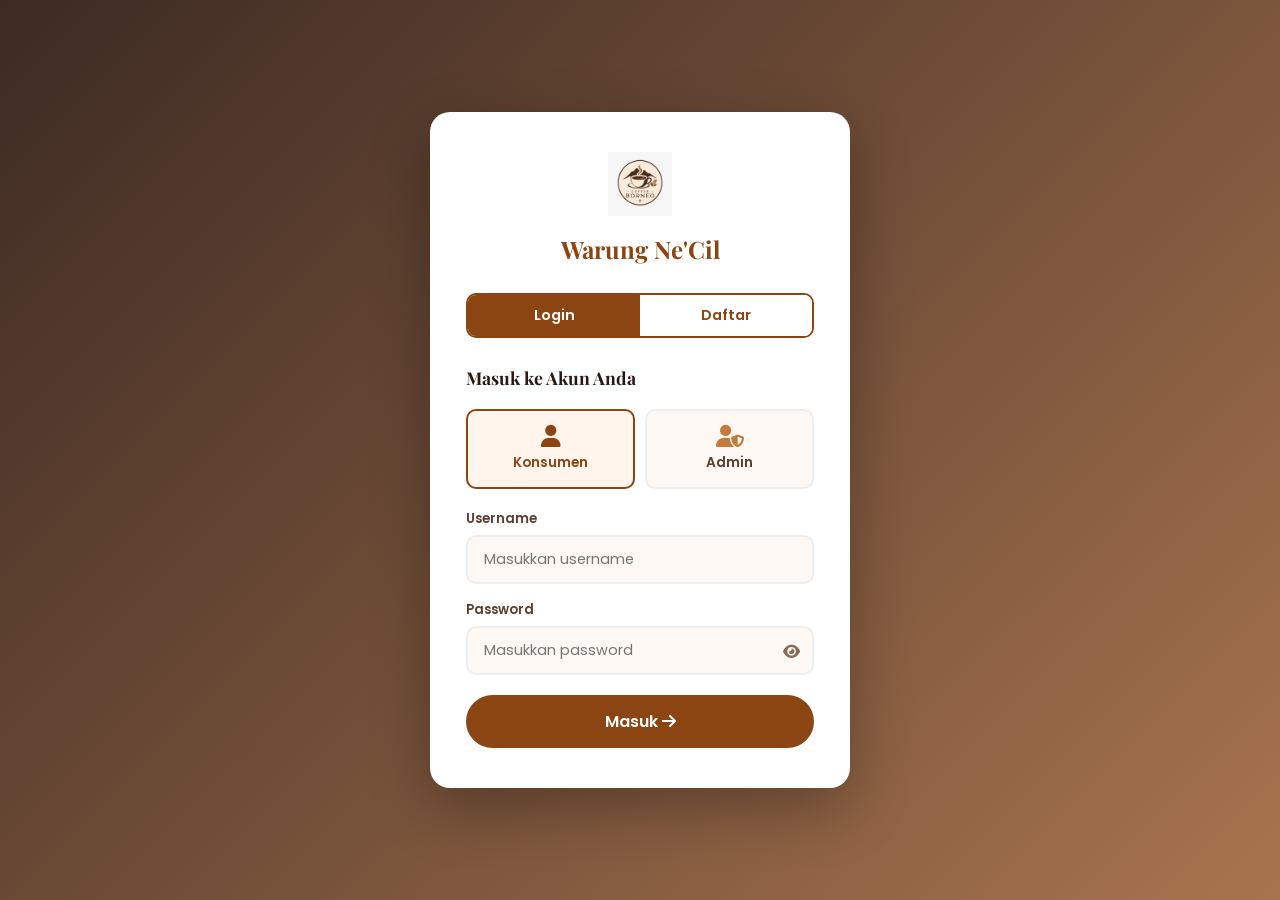
==== commit 10eb1971: "update admin update admin" ====
--- a/CoffeeShop/admin.html
+++ b/CoffeeShop/admin.html
@@ -197,6 +197,16 @@
     }
     .user-role-badge.admin { background: #fce4ec; color: #c62828; }
     .user-role-badge.konsumen { background: #e8f5e9; color: #2e7d32; }
+    .status-badge {
+      display: inline-flex; align-items: center; gap: 4px;
+      padding: 4px 10px; border-radius: 20px; font-size: 0.75rem; font-weight: 600;
+    }
+    .status-badge.aktif { background: #e8f5e9; color: #2e7d32; }
+    .status-badge.diblokir { background: #fdecea; color: #c62828; }
+    .btn-block { background: #fff3e0; color: #e65100; }
+    .btn-block:hover { background: #e65100; color: white; }
+    .btn-unblock { background: #e8f5e9; color: #2e7d32; }
+    .btn-unblock:hover { background: #2e7d32; color: white; }
 
     /* EMPTY STATE */
     .empty-state { text-align: center; padding: 60px 20px; color: var(--text-light); }
@@ -388,6 +398,8 @@
                   <th>Nama</th>
                   <th>Username</th>
                   <th>Role</th>
+                  <th>Status</th>
+                  <th>Aksi</th>
                 </tr>
               </thead>
               <tbody id="usersTableBody"></tbody>
